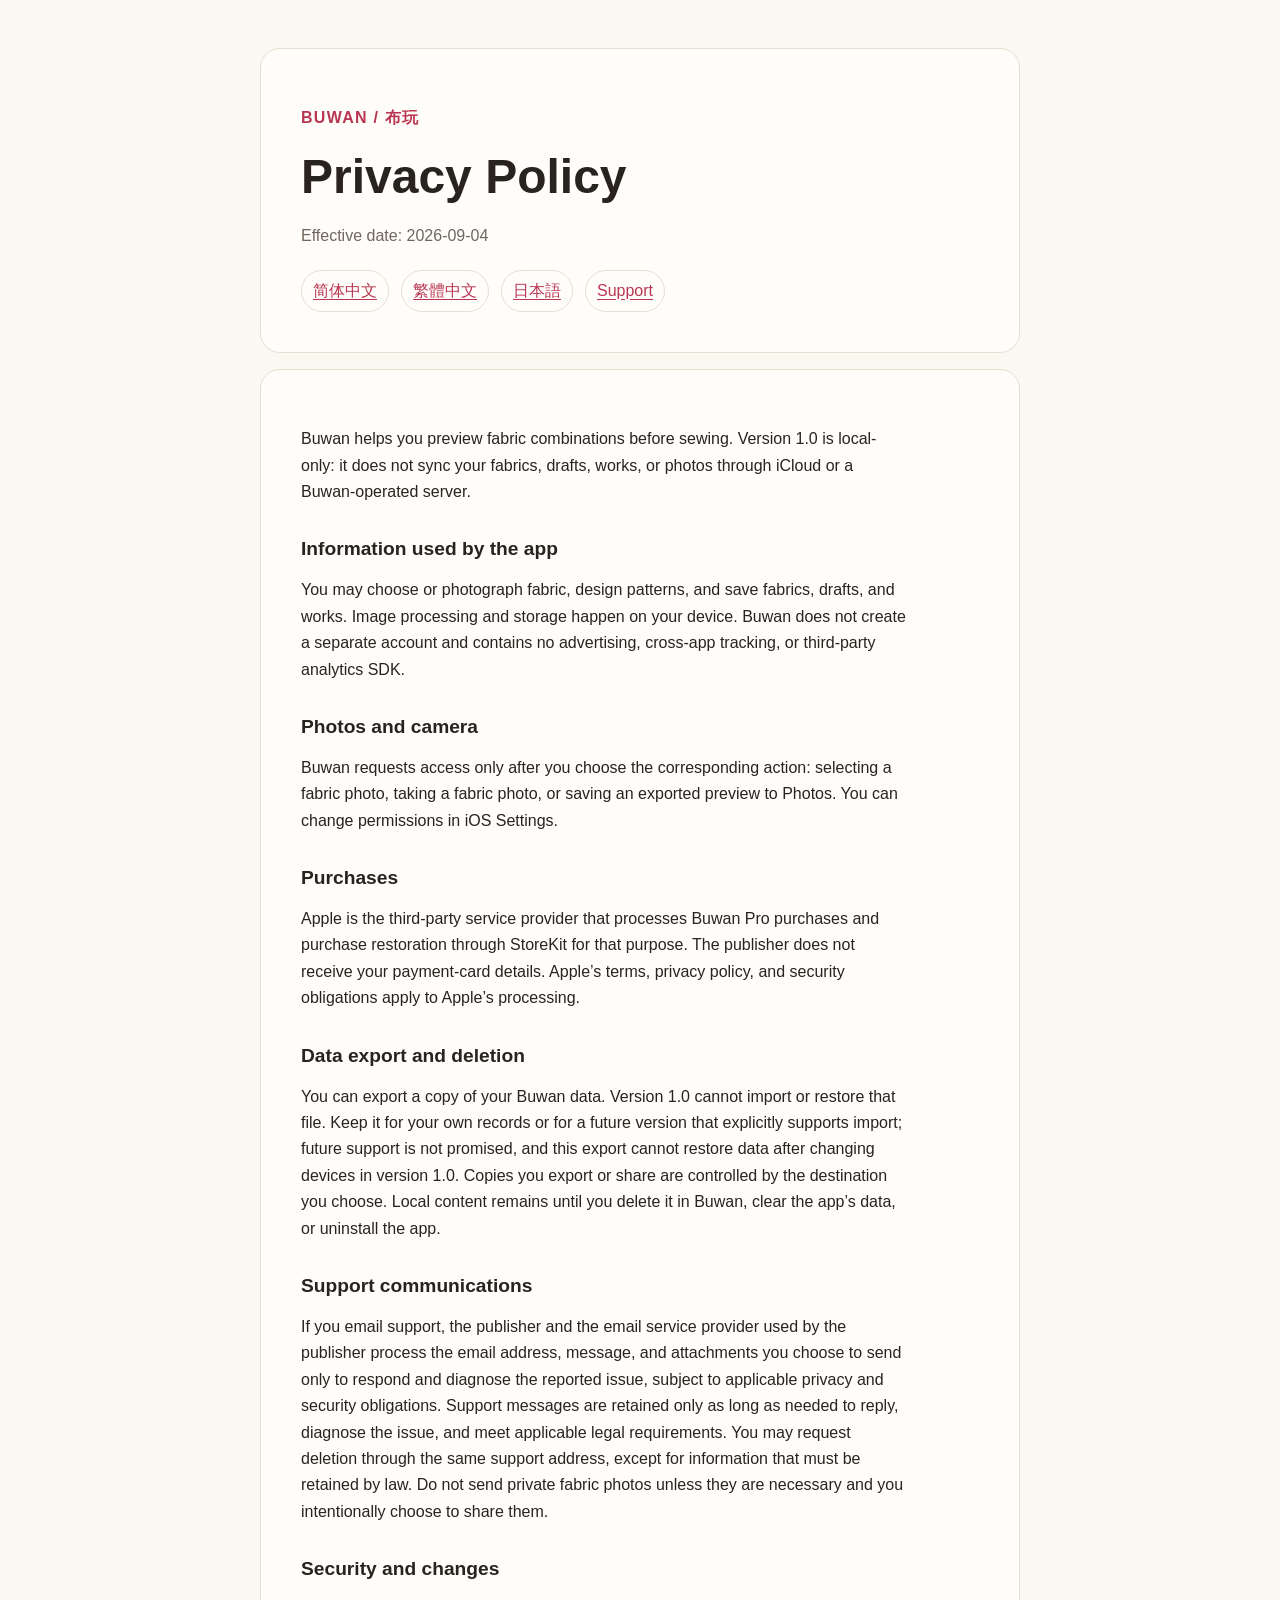
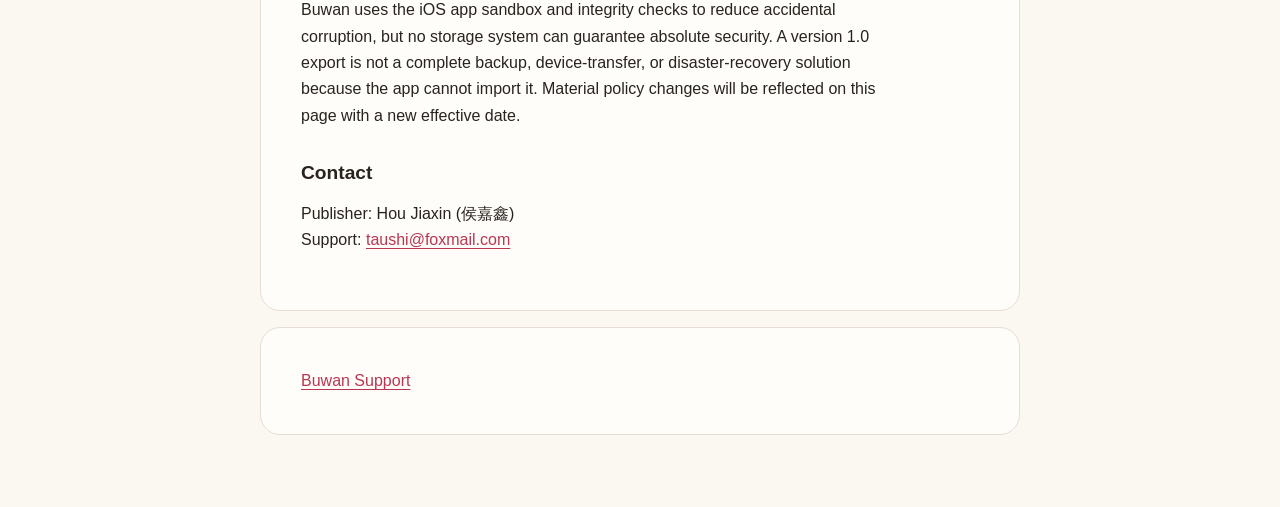
==== en/privacy.html @ 0aad3e1c "Publish Buwan English privacy policy" ====
<!doctype html>
<html lang="en">
<head>
  <meta charset="utf-8"><meta name="viewport" content="width=device-width, initial-scale=1">
  <title>Buwan Privacy Policy</title><link rel="stylesheet" href="../styles.css">
  <link rel="canonical" href="https://pordhord.github.io/buwan-support/en/privacy.html">
</head>
<body><main data-release-gate="1.0-local-only-no-sync">
<header><p class="eyebrow">Buwan / 布玩</p><h1>Privacy Policy</h1>
<p class="meta">Effective date: 2026-09-04</p>
<nav class="language-nav" aria-label="Languages"><a href="../zh-Hans/privacy.html">简体中文</a><a href="../zh-Hant/privacy.html">繁體中文</a><a href="../ja/privacy.html">日本語</a><a href="support.html">Support</a></nav></header>
<article>
<p>Buwan helps you preview fabric combinations before sewing. Version 1.0 is local-only: it does not sync your fabrics, drafts, works, or photos through iCloud or a Buwan-operated server.</p>
<h2>Information used by the app</h2>
<p>You may choose or photograph fabric, design patterns, and save fabrics, drafts, and works. Image processing and storage happen on your device. Buwan does not create a separate account and contains no advertising, cross-app tracking, or third-party analytics SDK.</p>
<h2>Photos and camera</h2>
<p>Buwan requests access only after you choose the corresponding action: selecting a fabric photo, taking a fabric photo, or saving an exported preview to Photos. You can change permissions in iOS Settings.</p>
<h2>Purchases</h2>
<p>Apple is the third-party service provider that processes Buwan Pro purchases and purchase restoration through StoreKit for that purpose. The publisher does not receive your payment-card details. Apple’s terms, privacy policy, and security obligations apply to Apple’s processing.</p>
<h2>Data export and deletion</h2>
<p>You can export a copy of your Buwan data. Version 1.0 cannot import or restore that file. Keep it for your own records or for a future version that explicitly supports import; future support is not promised, and this export cannot restore data after changing devices in version 1.0. Copies you export or share are controlled by the destination you choose. Local content remains until you delete it in Buwan, clear the app’s data, or uninstall the app.</p>
<h2>Support communications</h2>
<p>If you email support, the publisher and the email service provider used by the publisher process the email address, message, and attachments you choose to send only to respond and diagnose the reported issue, subject to applicable privacy and security obligations. Support messages are retained only as long as needed to reply, diagnose the issue, and meet applicable legal requirements. You may request deletion through the same support address, except for information that must be retained by law. Do not send private fabric photos unless they are necessary and you intentionally choose to share them.</p>
<h2>Security and changes</h2>
<p>Buwan uses the iOS app sandbox and integrity checks to reduce accidental corruption, but no storage system can guarantee absolute security. A version 1.0 export is not a complete backup, device-transfer, or disaster-recovery solution because the app cannot import it. Material policy changes will be reflected on this page with a new effective date.</p>
<h2>Contact</h2><p>Publisher: Hou Jiaxin (侯嘉鑫)<br>Support: <a href="mailto:taushi@foxmail.com">taushi@foxmail.com</a></p>
</article><footer><a href="support.html">Buwan Support</a></footer></main></body></html>
---- styles.css ----
:root {
  color-scheme: light;
  --paper: #fbf7f1;
  --card: #fffdf9;
  --ink: #29231f;
  --muted: #6f665f;
  --accent: #b93652;
  --line: #e7ddd3;
}

* { box-sizing: border-box; }

body {
  margin: 0;
  background: var(--paper);
  color: var(--ink);
  font-family: -apple-system, BlinkMacSystemFont, "Segoe UI", sans-serif;
  line-height: 1.65;
}

main {
  width: min(760px, calc(100% - 32px));
  margin: 0 auto;
  padding: 48px 0 72px;
}

header, article, footer {
  background: var(--card);
  border: 1px solid var(--line);
  border-radius: 20px;
  padding: clamp(20px, 5vw, 40px);
}

article { margin-top: 16px; }
footer { margin-top: 16px; color: var(--muted); }
h1, h2 { line-height: 1.25; }
h1 { margin: 0 0 8px; font-size: clamp(2rem, 7vw, 3rem); }
h2 { margin-top: 2rem; font-size: 1.2rem; }
p, li { max-width: 68ch; overflow-wrap: anywhere; }
a { color: var(--accent); text-underline-offset: 3px; }
a, .meta { overflow-wrap: anywhere; }
.eyebrow { color: var(--accent); font-weight: 700; letter-spacing: .08em; text-transform: uppercase; }
.meta { color: var(--muted); }
.language-nav { display: flex; flex-wrap: wrap; gap: 12px; margin-top: 20px; }
.language-nav a { padding: 7px 11px; border: 1px solid var(--line); border-radius: 999px; }
.notice { padding: 14px 16px; border-left: 4px solid var(--accent); background: #fff4f5; }
code { overflow-wrap: anywhere; }
@media (prefers-reduced-motion: no-preference) { a { transition: color .15s ease; } }
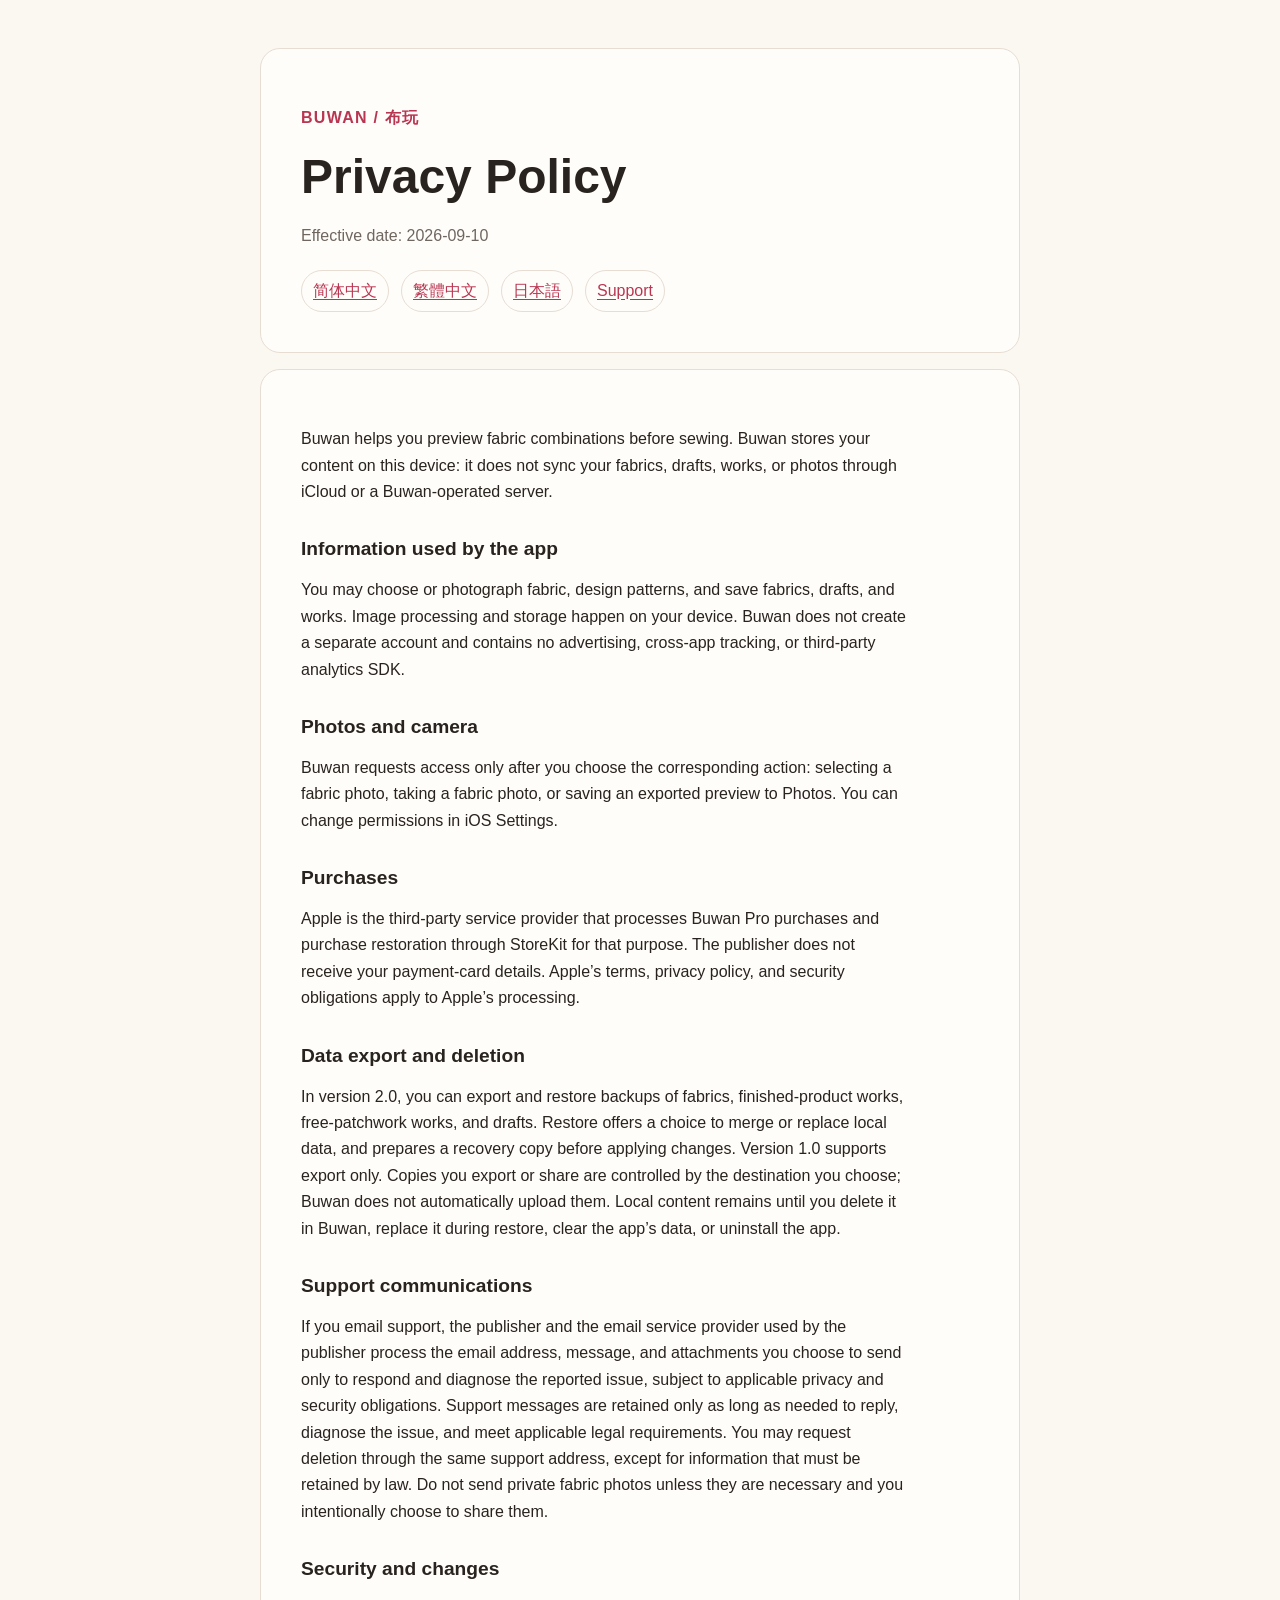
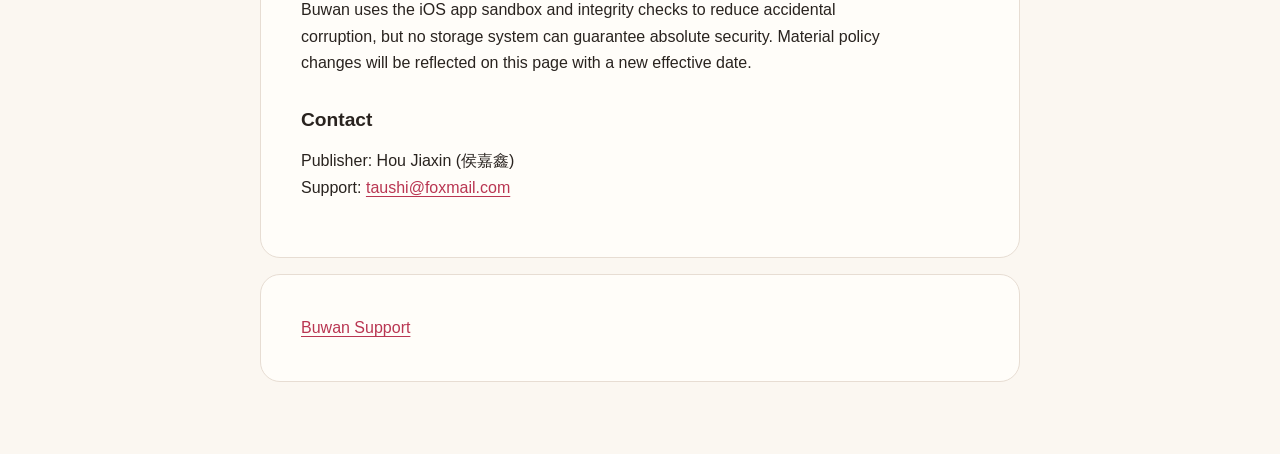
==== commit ebb39167: "Explain Buwan 2.0 backup and restore in English" ====
--- a/en/privacy.html
+++ b/en/privacy.html
@@ -5,12 +5,12 @@
   <title>Buwan Privacy Policy</title><link rel="stylesheet" href="../styles.css">
   <link rel="canonical" href="https://pordhord.github.io/buwan-support/en/privacy.html">
 </head>
-<body><main data-release-gate="1.0-local-only-no-sync">
+<body><main data-release-gate="2.0-local-only-no-sync">
 <header><p class="eyebrow">Buwan / 布玩</p><h1>Privacy Policy</h1>
-<p class="meta">Effective date: 2026-09-04</p>
+<p class="meta">Effective date: 2026-09-10</p>
 <nav class="language-nav" aria-label="Languages"><a href="../zh-Hans/privacy.html">简体中文</a><a href="../zh-Hant/privacy.html">繁體中文</a><a href="../ja/privacy.html">日本語</a><a href="support.html">Support</a></nav></header>
 <article>
-<p>Buwan helps you preview fabric combinations before sewing. Version 1.0 is local-only: it does not sync your fabrics, drafts, works, or photos through iCloud or a Buwan-operated server.</p>
+<p>Buwan helps you preview fabric combinations before sewing. Buwan stores your content on this device: it does not sync your fabrics, drafts, works, or photos through iCloud or a Buwan-operated server.</p>
 <h2>Information used by the app</h2>
 <p>You may choose or photograph fabric, design patterns, and save fabrics, drafts, and works. Image processing and storage happen on your device. Buwan does not create a separate account and contains no advertising, cross-app tracking, or third-party analytics SDK.</p>
 <h2>Photos and camera</h2>
@@ -18,10 +18,10 @@
 <h2>Purchases</h2>
 <p>Apple is the third-party service provider that processes Buwan Pro purchases and purchase restoration through StoreKit for that purpose. The publisher does not receive your payment-card details. Apple’s terms, privacy policy, and security obligations apply to Apple’s processing.</p>
 <h2>Data export and deletion</h2>
-<p>You can export a copy of your Buwan data. Version 1.0 cannot import or restore that file. Keep it for your own records or for a future version that explicitly supports import; future support is not promised, and this export cannot restore data after changing devices in version 1.0. Copies you export or share are controlled by the destination you choose. Local content remains until you delete it in Buwan, clear the app’s data, or uninstall the app.</p>
+<p>In version 2.0, you can export and restore backups of fabrics, finished-product works, free-patchwork works, and drafts. Restore offers a choice to merge or replace local data, and prepares a recovery copy before applying changes. Version 1.0 supports export only. Copies you export or share are controlled by the destination you choose; Buwan does not automatically upload them. Local content remains until you delete it in Buwan, replace it during restore, clear the app’s data, or uninstall the app.</p>
 <h2>Support communications</h2>
 <p>If you email support, the publisher and the email service provider used by the publisher process the email address, message, and attachments you choose to send only to respond and diagnose the reported issue, subject to applicable privacy and security obligations. Support messages are retained only as long as needed to reply, diagnose the issue, and meet applicable legal requirements. You may request deletion through the same support address, except for information that must be retained by law. Do not send private fabric photos unless they are necessary and you intentionally choose to share them.</p>
 <h2>Security and changes</h2>
-<p>Buwan uses the iOS app sandbox and integrity checks to reduce accidental corruption, but no storage system can guarantee absolute security. A version 1.0 export is not a complete backup, device-transfer, or disaster-recovery solution because the app cannot import it. Material policy changes will be reflected on this page with a new effective date.</p>
+<p>Buwan uses the iOS app sandbox and integrity checks to reduce accidental corruption, but no storage system can guarantee absolute security. Material policy changes will be reflected on this page with a new effective date.</p>
 <h2>Contact</h2><p>Publisher: Hou Jiaxin (侯嘉鑫)<br>Support: <a href="mailto:taushi@foxmail.com">taushi@foxmail.com</a></p>
 </article><footer><a href="support.html">Buwan Support</a></footer></main></body></html>
